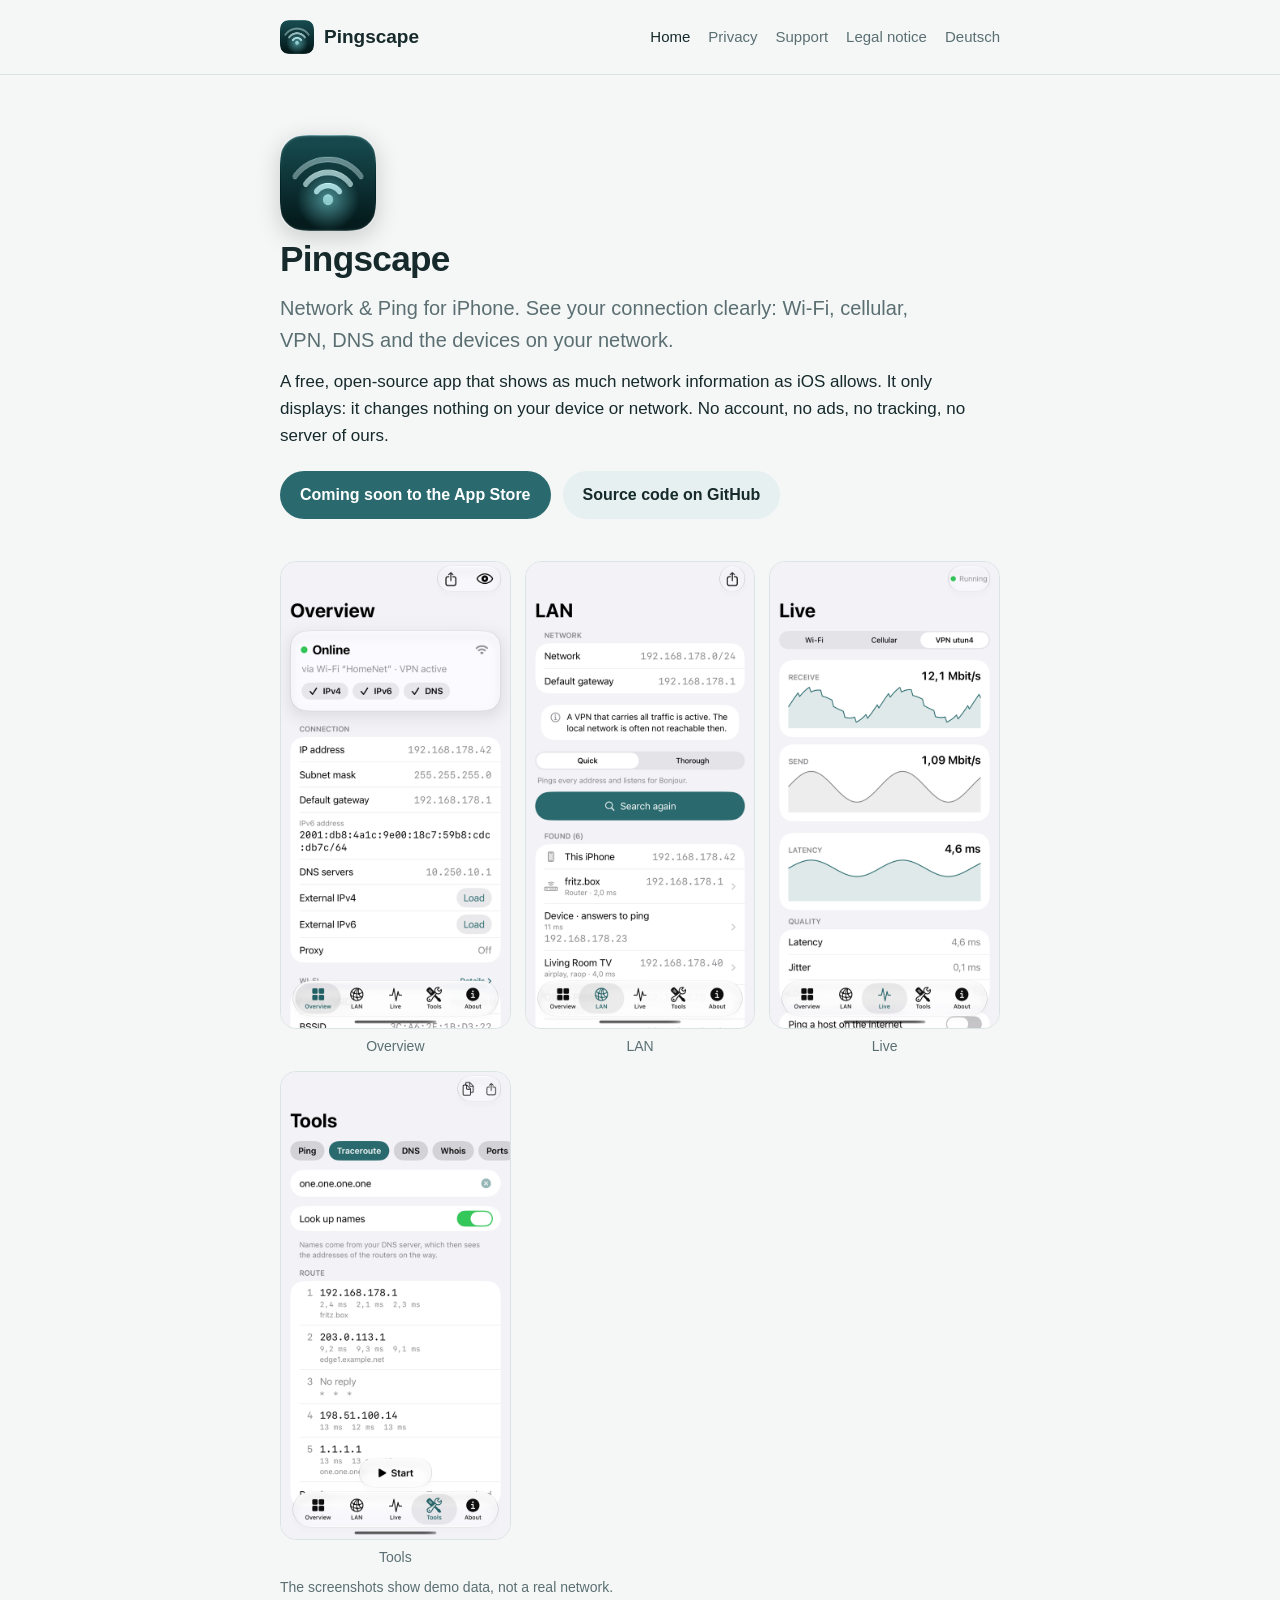
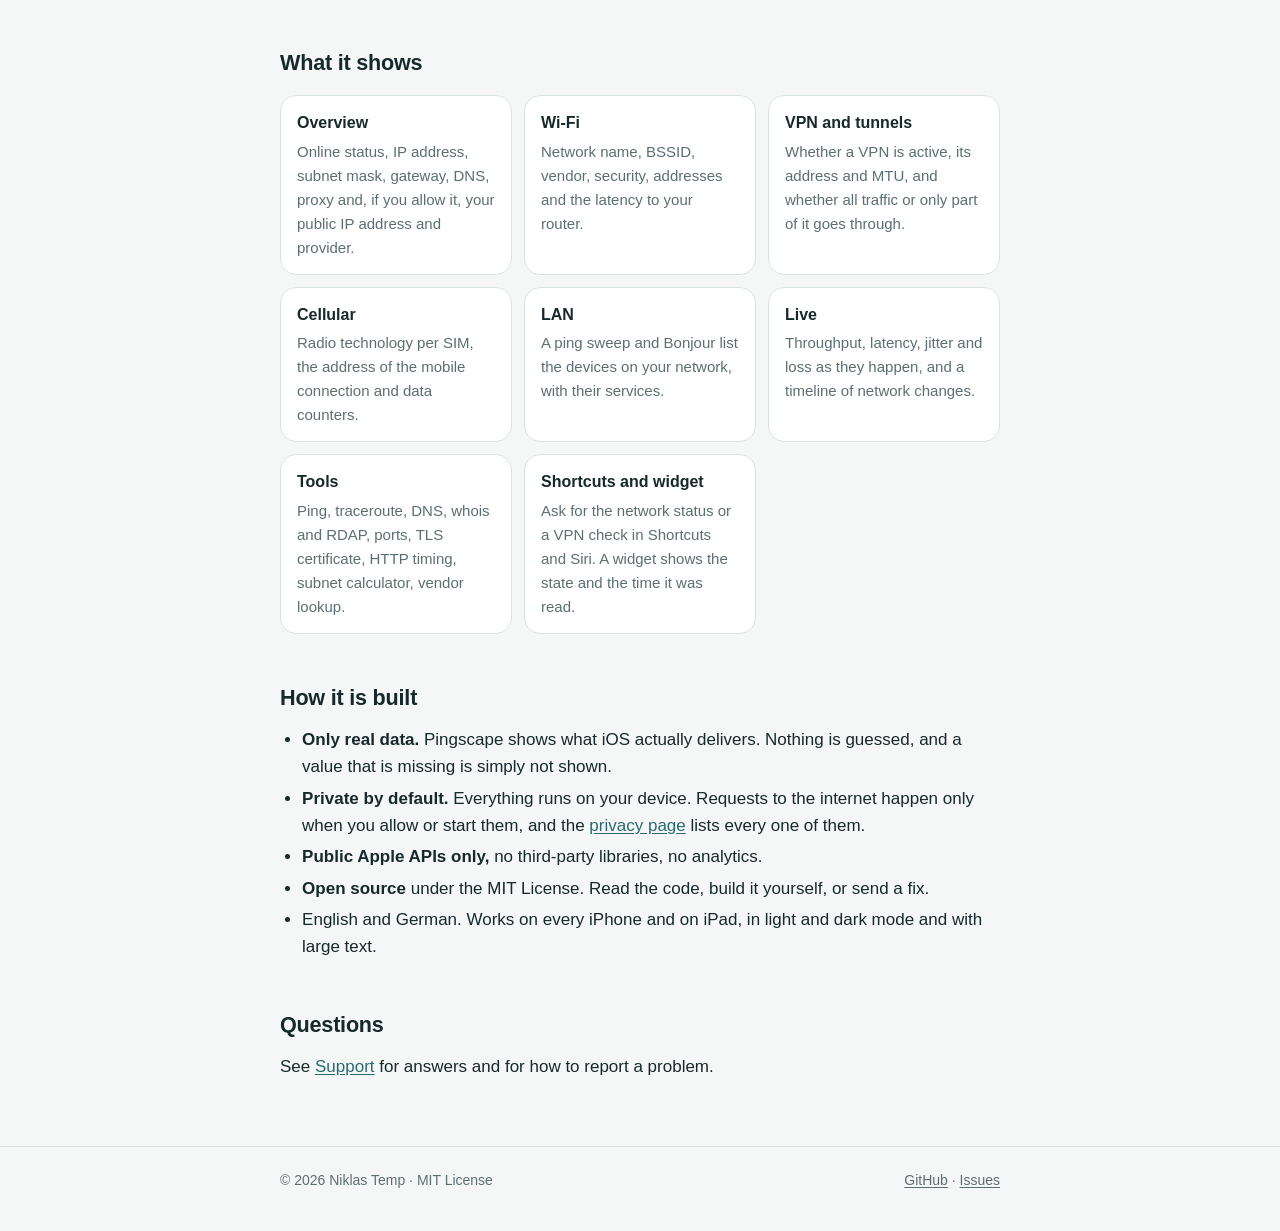
==== site/index.html @ 0ebd8dc4 "Add the website: home, privacy, support and legal notice in English and German Static pages for ping" ====
<!doctype html>
<html lang="en">
<head>
<meta charset="utf-8">
<meta name="viewport" content="width=device-width, initial-scale=1">
<title>Pingscape: Network & Ping for iPhone</title>
<meta name="description" content="Pingscape shows your connection, Wi-Fi, cellular, VPN, DNS and the devices on your network. Free, open source, no account, no tracking.">
<link rel="stylesheet" href="style.css">
<link rel="apple-touch-icon" href="apple-touch-icon.png">
<link rel="icon" href="apple-touch-icon.png">
<link rel="alternate" hreflang="en" href="https://pingscape.app/">
<link rel="alternate" hreflang="de" href="https://pingscape.app/de/">
</head>
<body>
<header class="site"><div class="wrap">
<a class="brand" href="./"><img src="img/icon.png" alt="" width="34" height="34">Pingscape</a>
<nav aria-label="Main"><a href="./" aria-current="page">Home</a><a href="privacy.html">Privacy</a><a href="support.html">Support</a><a href="impressum.html">Legal notice</a><a href="de/" hreflang="de" lang="de">Deutsch</a></nav>
</div></header>
<main><div class="wrap">
<section class="hero">
<img class="icon" src="img/icon.png" alt="Pingscape app icon" width="96" height="96">
<h1>Pingscape</h1>
<p class="lead">Network &amp; Ping for iPhone. See your connection clearly: Wi-Fi, cellular, VPN, DNS and the devices on your network.</p>
<p>A free, open-source app that shows as much network information as iOS allows. It only displays: it changes nothing on your device or network. No account, no ads, no tracking, no server of ours.</p>
<div class="actions">
<span class="button">Coming soon to the App Store</span>
<a class="button secondary" href="https://github.com/pilotofpackets/pingscape">Source code on GitHub</a>
</div>
</section>
<div class="shots">
<figure><img src="img/overview.png" alt="The overview screen with connection, Wi-Fi and VPN" loading="lazy"><figcaption>Overview</figcaption></figure>
<figure><img src="img/lan.png" alt="The list of devices found on the local network" loading="lazy"><figcaption>LAN</figcaption></figure>
<figure><img src="img/live.png" alt="Live charts for throughput and latency" loading="lazy"><figcaption>Live</figcaption></figure>
<figure><img src="img/tools.png" alt="The traceroute tool with hops and round-trip times" loading="lazy"><figcaption>Tools</figcaption></figure>
</div>
<p class="small">The screenshots show demo data, not a real network.</p>
<h2>What it shows</h2>
<div class="grid">
<div class="card"><h3>Overview</h3><p>Online status, IP address, subnet mask, gateway, DNS, proxy and, if you allow it, your public IP address and provider.</p></div>
<div class="card"><h3>Wi-Fi</h3><p>Network name, BSSID, vendor, security, addresses and the latency to your router.</p></div>
<div class="card"><h3>VPN and tunnels</h3><p>Whether a VPN is active, its address and MTU, and whether all traffic or only part of it goes through.</p></div>
<div class="card"><h3>Cellular</h3><p>Radio technology per SIM, the address of the mobile connection and data counters.</p></div>
<div class="card"><h3>LAN</h3><p>A ping sweep and Bonjour list the devices on your network, with their services.</p></div>
<div class="card"><h3>Live</h3><p>Throughput, latency, jitter and loss as they happen, and a timeline of network changes.</p></div>
<div class="card"><h3>Tools</h3><p>Ping, traceroute, DNS, whois and RDAP, ports, TLS certificate, HTTP timing, subnet calculator, vendor lookup.</p></div>
<div class="card"><h3>Shortcuts and widget</h3><p>Ask for the network status or a VPN check in Shortcuts and Siri. A widget shows the state and the time it was read.</p></div>
</div>
<h2>How it is built</h2>
<ul>
<li><strong>Only real data.</strong> Pingscape shows what iOS actually delivers. Nothing is guessed, and a value that is missing is simply not shown.</li>
<li><strong>Private by default.</strong> Everything runs on your device. Requests to the internet happen only when you allow or start them, and the <a href="privacy.html">privacy page</a> lists every one of them.</li>
<li><strong>Public Apple APIs only,</strong> no third-party libraries, no analytics.</li>
<li><strong>Open source</strong> under the MIT License. Read the code, build it yourself, or send a fix.</li>
<li>English and German. Works on every iPhone and on iPad, in light and dark mode and with large text.</li>
</ul>
<h2>Questions</h2>
<p>See <a href="support.html">Support</a> for answers and for how to report a problem.</p>
</div></main>
<footer class="site"><div class="wrap">
<span>© 2026 Niklas Temp · MIT License</span>
<span><a href="https://github.com/pilotofpackets/pingscape">GitHub</a> · <a href="https://github.com/pilotofpackets/pingscape/issues">Issues</a></span>
</div></footer>
</body>
</html>
---- site/style.css ----
:root {
  color-scheme: light dark;
  --bg: #f5f7f7;
  --card: #ffffff;
  --text: #16292b;
  --muted: #5b6f72;
  --line: #dbe4e4;
  --accent: #2a6a6e;
  --accent-text: #ffffff;
  --soft: #e6f0f0;
}
@media (prefers-color-scheme: dark) {
  :root {
    --bg: #0b1516;
    --card: #132022;
    --text: #e3f0f0;
    --muted: #91a8aa;
    --line: #223638;
    --accent: #7cc3c7;
    --accent-text: #08282a;
    --soft: #162a2c;
  }
}
* { box-sizing: border-box; }
html { -webkit-text-size-adjust: 100%; }
body {
  margin: 0;
  background: var(--bg);
  color: var(--text);
  font: 17px/1.6 -apple-system, BlinkMacSystemFont, "SF Pro Text", "Helvetica Neue", Arial, sans-serif;
}
a { color: var(--accent); text-underline-offset: 2px; }
.wrap { max-width: 760px; margin: 0 auto; padding: 0 20px; }
header.site { padding: 20px 0; border-bottom: 1px solid var(--line); }
header.site .wrap { display: flex; align-items: center; justify-content: space-between; gap: 16px; flex-wrap: wrap; }
.brand { display: flex; align-items: center; gap: 10px; font-weight: 700; color: var(--text); text-decoration: none; font-size: 19px; }
.brand img { width: 34px; height: 34px; border-radius: 8px; }
nav { display: flex; gap: 18px; flex-wrap: wrap; font-size: 15px; }
nav a { color: var(--muted); text-decoration: none; }
nav a:hover, nav a[aria-current="page"] { color: var(--text); }
main { padding: 36px 0 56px; }
h1 { font-size: 2.2rem; line-height: 1.15; margin: 0 0 12px; letter-spacing: -0.02em; }
h2 { font-size: 1.35rem; margin: 2.2em 0 0.4em; letter-spacing: -0.01em; }
h3 { font-size: 1.05rem; margin: 1.6em 0 0.2em; }
p, ul, ol, dl { margin: 0.6em 0; }
ul, ol { padding-left: 1.3em; }
li { margin: 0.25em 0; }
.lead { font-size: 1.25rem; color: var(--muted); max-width: 34em; }
.hero { padding: 24px 0 8px; }
.hero img.icon { width: 96px; height: 96px; border-radius: 22px; box-shadow: 0 6px 24px rgba(0,0,0,.18); }
.actions { display: flex; gap: 12px; flex-wrap: wrap; margin: 22px 0 0; }
.button { display: inline-block; padding: 11px 20px; border-radius: 999px; background: var(--accent); color: var(--accent-text); text-decoration: none; font-weight: 600; font-size: 16px; }
.button.secondary { background: var(--soft); color: var(--text); }
.shots { display: grid; grid-template-columns: repeat(auto-fit, minmax(190px, 1fr)); gap: 14px; margin: 34px 0 0; }
.shots figure { margin: 0; }
.shots img { width: 100%; height: auto; border-radius: 16px; border: 1px solid var(--line); background: var(--card); display: block; }
.shots figcaption { font-size: 14px; color: var(--muted); margin-top: 6px; text-align: center; }
.grid { display: grid; grid-template-columns: repeat(auto-fit, minmax(230px, 1fr)); gap: 12px; margin-top: 14px; }
.card { background: var(--card); border: 1px solid var(--line); border-radius: 16px; padding: 14px 16px; }
.card h3 { margin: 0 0 4px; font-size: 1rem; }
.card p { margin: 0; color: var(--muted); font-size: 15px; }
table { width: 100%; border-collapse: collapse; margin: 0.8em 0; font-size: 15px; }
th, td { text-align: left; vertical-align: top; padding: 9px 10px; border-bottom: 1px solid var(--line); }
th { color: var(--muted); font-weight: 600; }
code { font: 0.92em ui-monospace, SFMono-Regular, Menlo, monospace; background: var(--soft); padding: 1px 5px; border-radius: 5px; }
.note { background: var(--soft); border-radius: 14px; padding: 12px 16px; margin: 1.2em 0; }
.small { font-size: 14px; color: var(--muted); }
footer.site { border-top: 1px solid var(--line); padding: 22px 0 40px; font-size: 14px; color: var(--muted); }
footer.site .wrap { display: flex; justify-content: space-between; gap: 12px; flex-wrap: wrap; }
footer.site a { color: var(--muted); }
details { background: var(--card); border: 1px solid var(--line); border-radius: 14px; padding: 4px 16px; margin: 10px 0; }
summary { cursor: pointer; padding: 10px 0; font-weight: 600; }
details[open] summary { margin-bottom: 4px; }
@media (max-width: 520px) { h1 { font-size: 1.85rem; } }
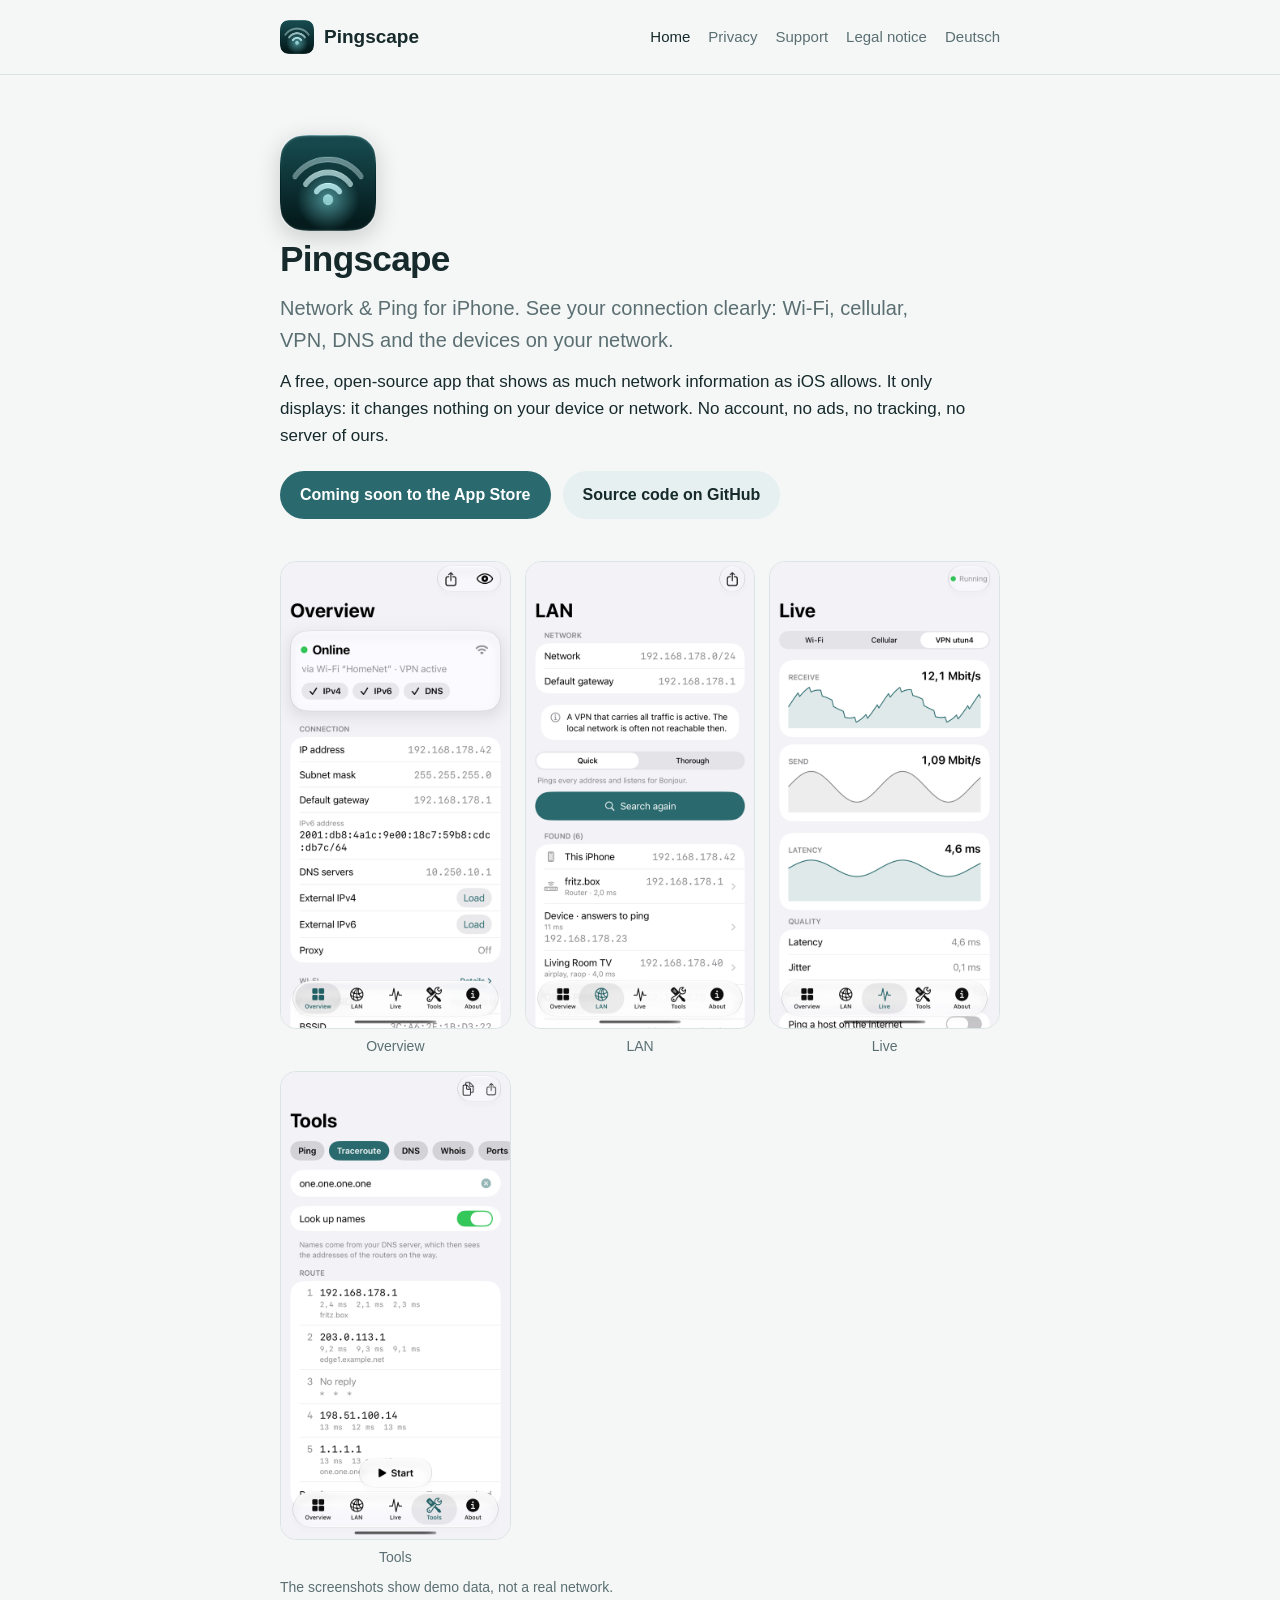
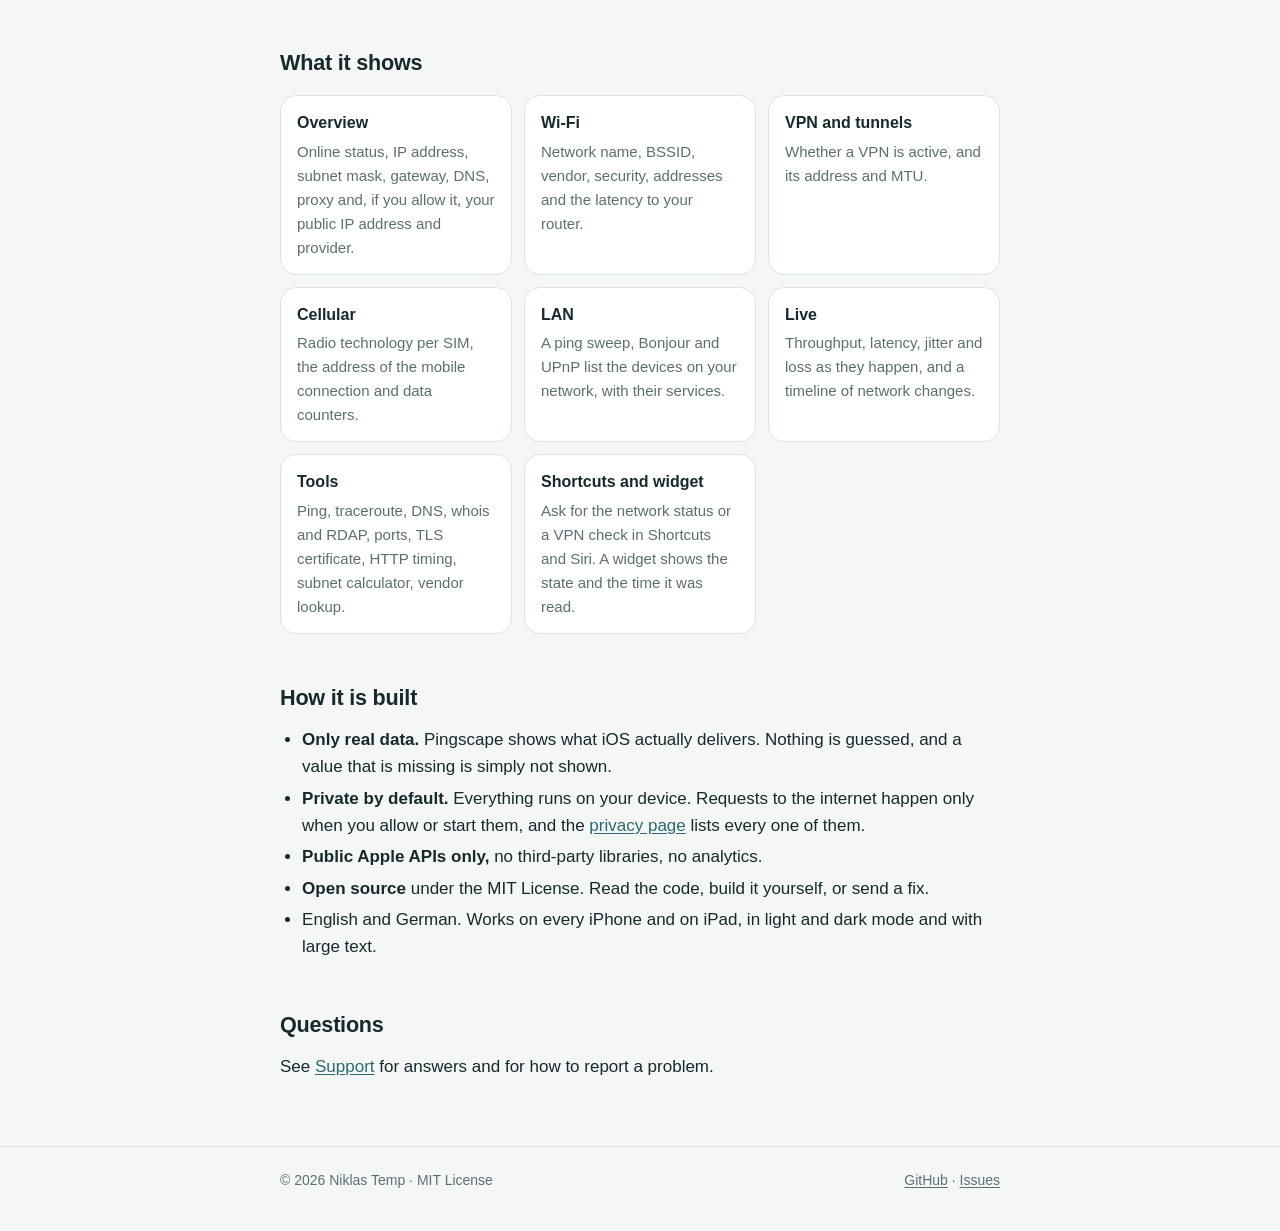
==== commit 1d8dd151: "Redo the store screenshots and drop the split-tunnel claim New iPhone 6.9" screenshots and a first i" ====
--- a/site/index.html
+++ b/site/index.html
@@ -38,9 +38,9 @@
 <div class="grid">
 <div class="card"><h3>Overview</h3><p>Online status, IP address, subnet mask, gateway, DNS, proxy and, if you allow it, your public IP address and provider.</p></div>
 <div class="card"><h3>Wi-Fi</h3><p>Network name, BSSID, vendor, security, addresses and the latency to your router.</p></div>
-<div class="card"><h3>VPN and tunnels</h3><p>Whether a VPN is active, its address and MTU, and whether all traffic or only part of it goes through.</p></div>
+<div class="card"><h3>VPN and tunnels</h3><p>Whether a VPN is active, and its address and MTU.</p></div>
 <div class="card"><h3>Cellular</h3><p>Radio technology per SIM, the address of the mobile connection and data counters.</p></div>
-<div class="card"><h3>LAN</h3><p>A ping sweep and Bonjour list the devices on your network, with their services.</p></div>
+<div class="card"><h3>LAN</h3><p>A ping sweep, Bonjour and UPnP list the devices on your network, with their services.</p></div>
 <div class="card"><h3>Live</h3><p>Throughput, latency, jitter and loss as they happen, and a timeline of network changes.</p></div>
 <div class="card"><h3>Tools</h3><p>Ping, traceroute, DNS, whois and RDAP, ports, TLS certificate, HTTP timing, subnet calculator, vendor lookup.</p></div>
 <div class="card"><h3>Shortcuts and widget</h3><p>Ask for the network status or a VPN check in Shortcuts and Siri. A widget shows the state and the time it was read.</p></div>
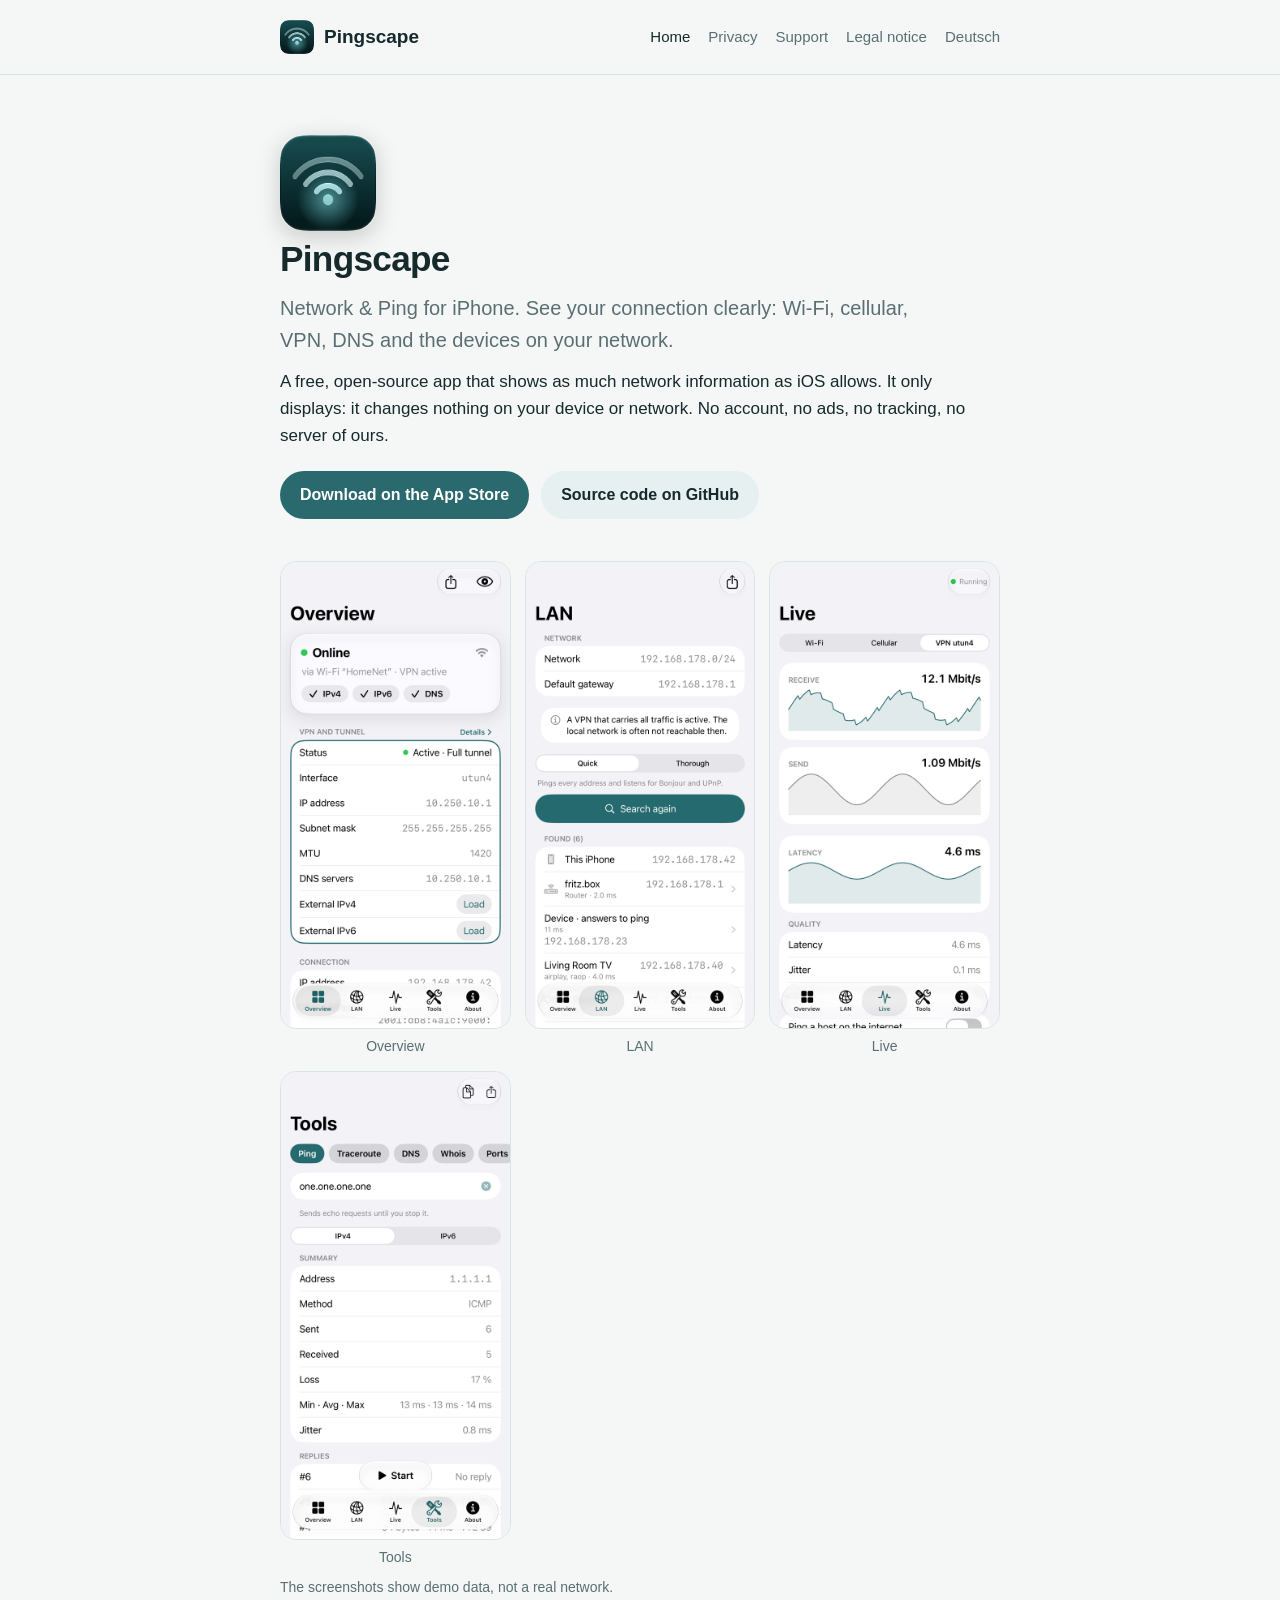
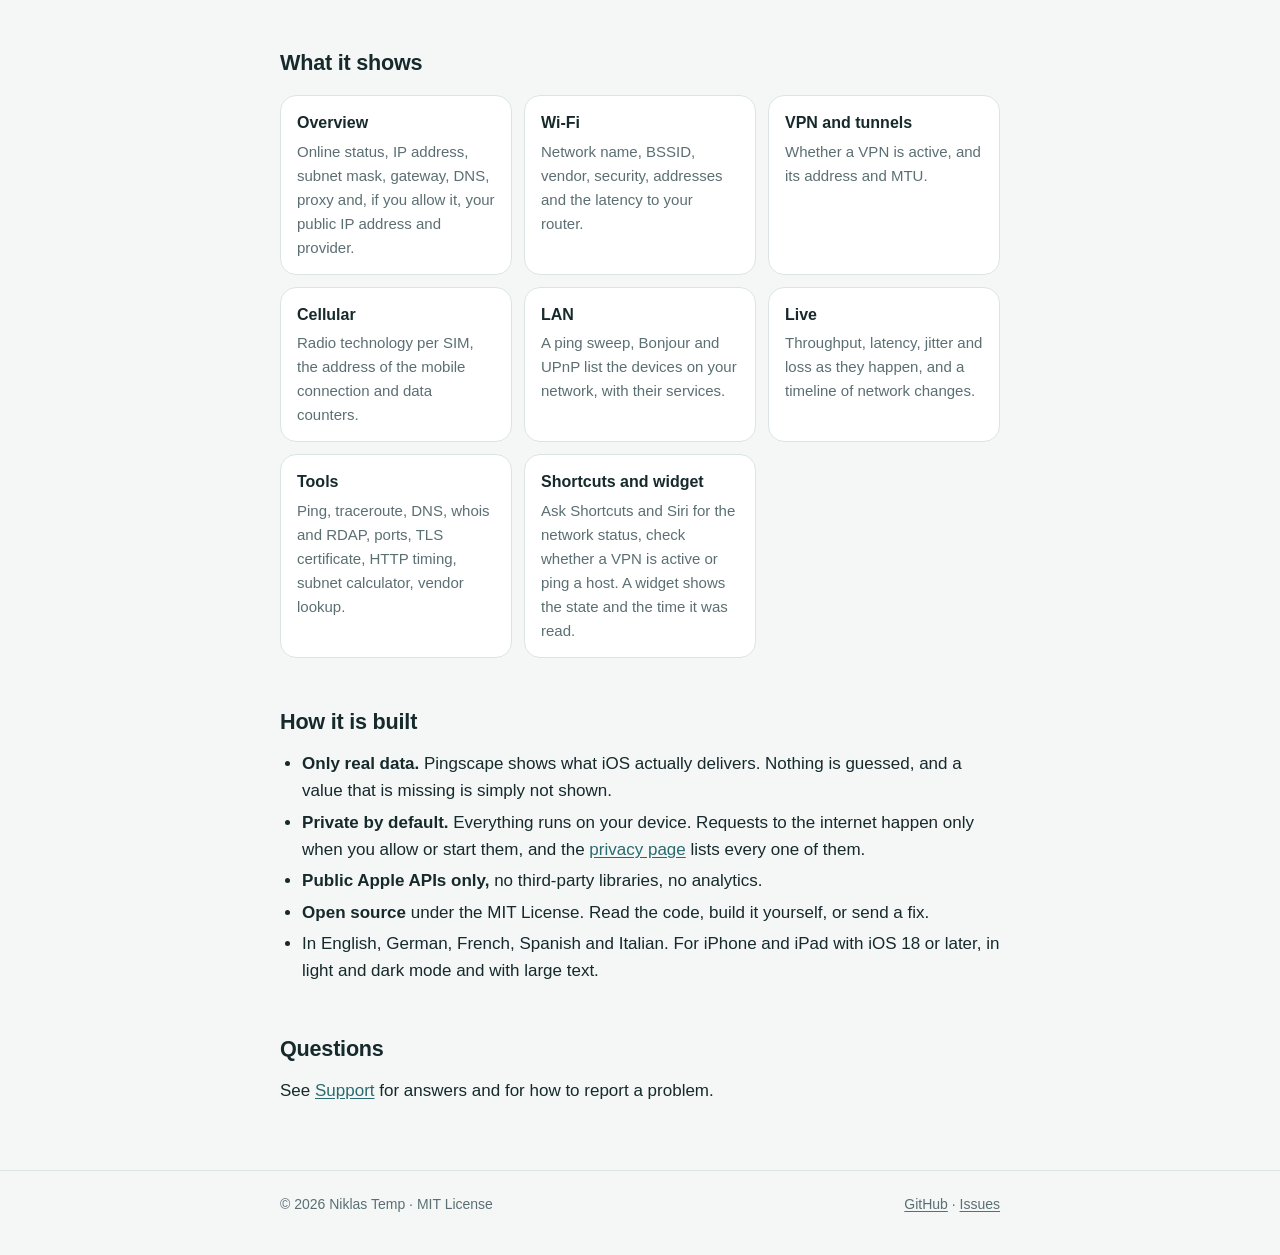
==== commit 6c60b7c0: "Link the website to the App Store and bring it up to date with 1.0 The download button points to the" ====
--- a/site/index.html
+++ b/site/index.html
@@ -5,6 +5,7 @@
 <meta name="viewport" content="width=device-width, initial-scale=1">
 <title>Pingscape: Network & Ping for iPhone</title>
 <meta name="description" content="Pingscape shows your connection, Wi-Fi, cellular, VPN, DNS and the devices on your network. Free, open source, no account, no tracking.">
+<meta name="apple-itunes-app" content="app-id=6814410511">
 <link rel="stylesheet" href="style.css">
 <link rel="apple-touch-icon" href="apple-touch-icon.png">
 <link rel="icon" href="apple-touch-icon.png">
@@ -23,15 +24,15 @@
 <p class="lead">Network &amp; Ping for iPhone. See your connection clearly: Wi-Fi, cellular, VPN, DNS and the devices on your network.</p>
 <p>A free, open-source app that shows as much network information as iOS allows. It only displays: it changes nothing on your device or network. No account, no ads, no tracking, no server of ours.</p>
 <div class="actions">
-<span class="button">Coming soon to the App Store</span>
+<a class="button" href="https://apps.apple.com/app/id6814410511">Download on the App Store</a>
 <a class="button secondary" href="https://github.com/pilotofpackets/pingscape">Source code on GitHub</a>
 </div>
 </section>
 <div class="shots">
-<figure><img src="img/overview.png" alt="The overview screen with connection, Wi-Fi and VPN" loading="lazy"><figcaption>Overview</figcaption></figure>
+<figure><img src="img/overview.png" alt="The overview screen with the online status and the active VPN" loading="lazy"><figcaption>Overview</figcaption></figure>
 <figure><img src="img/lan.png" alt="The list of devices found on the local network" loading="lazy"><figcaption>LAN</figcaption></figure>
 <figure><img src="img/live.png" alt="Live charts for throughput and latency" loading="lazy"><figcaption>Live</figcaption></figure>
-<figure><img src="img/tools.png" alt="The traceroute tool with hops and round-trip times" loading="lazy"><figcaption>Tools</figcaption></figure>
+<figure><img src="img/tools.png" alt="The ping tool with sent and received packets, loss and round-trip times" loading="lazy"><figcaption>Tools</figcaption></figure>
 </div>
 <p class="small">The screenshots show demo data, not a real network.</p>
 <h2>What it shows</h2>
@@ -43,7 +44,7 @@
 <div class="card"><h3>LAN</h3><p>A ping sweep, Bonjour and UPnP list the devices on your network, with their services.</p></div>
 <div class="card"><h3>Live</h3><p>Throughput, latency, jitter and loss as they happen, and a timeline of network changes.</p></div>
 <div class="card"><h3>Tools</h3><p>Ping, traceroute, DNS, whois and RDAP, ports, TLS certificate, HTTP timing, subnet calculator, vendor lookup.</p></div>
-<div class="card"><h3>Shortcuts and widget</h3><p>Ask for the network status or a VPN check in Shortcuts and Siri. A widget shows the state and the time it was read.</p></div>
+<div class="card"><h3>Shortcuts and widget</h3><p>Ask Shortcuts and Siri for the network status, check whether a VPN is active or ping a host. A widget shows the state and the time it was read.</p></div>
 </div>
 <h2>How it is built</h2>
 <ul>
@@ -51,7 +52,7 @@
 <li><strong>Private by default.</strong> Everything runs on your device. Requests to the internet happen only when you allow or start them, and the <a href="privacy.html">privacy page</a> lists every one of them.</li>
 <li><strong>Public Apple APIs only,</strong> no third-party libraries, no analytics.</li>
 <li><strong>Open source</strong> under the MIT License. Read the code, build it yourself, or send a fix.</li>
-<li>English and German. Works on every iPhone and on iPad, in light and dark mode and with large text.</li>
+<li>In English, German, French, Spanish and Italian. For iPhone and iPad with iOS 18 or later, in light and dark mode and with large text.</li>
 </ul>
 <h2>Questions</h2>
 <p>See <a href="support.html">Support</a> for answers and for how to report a problem.</p>
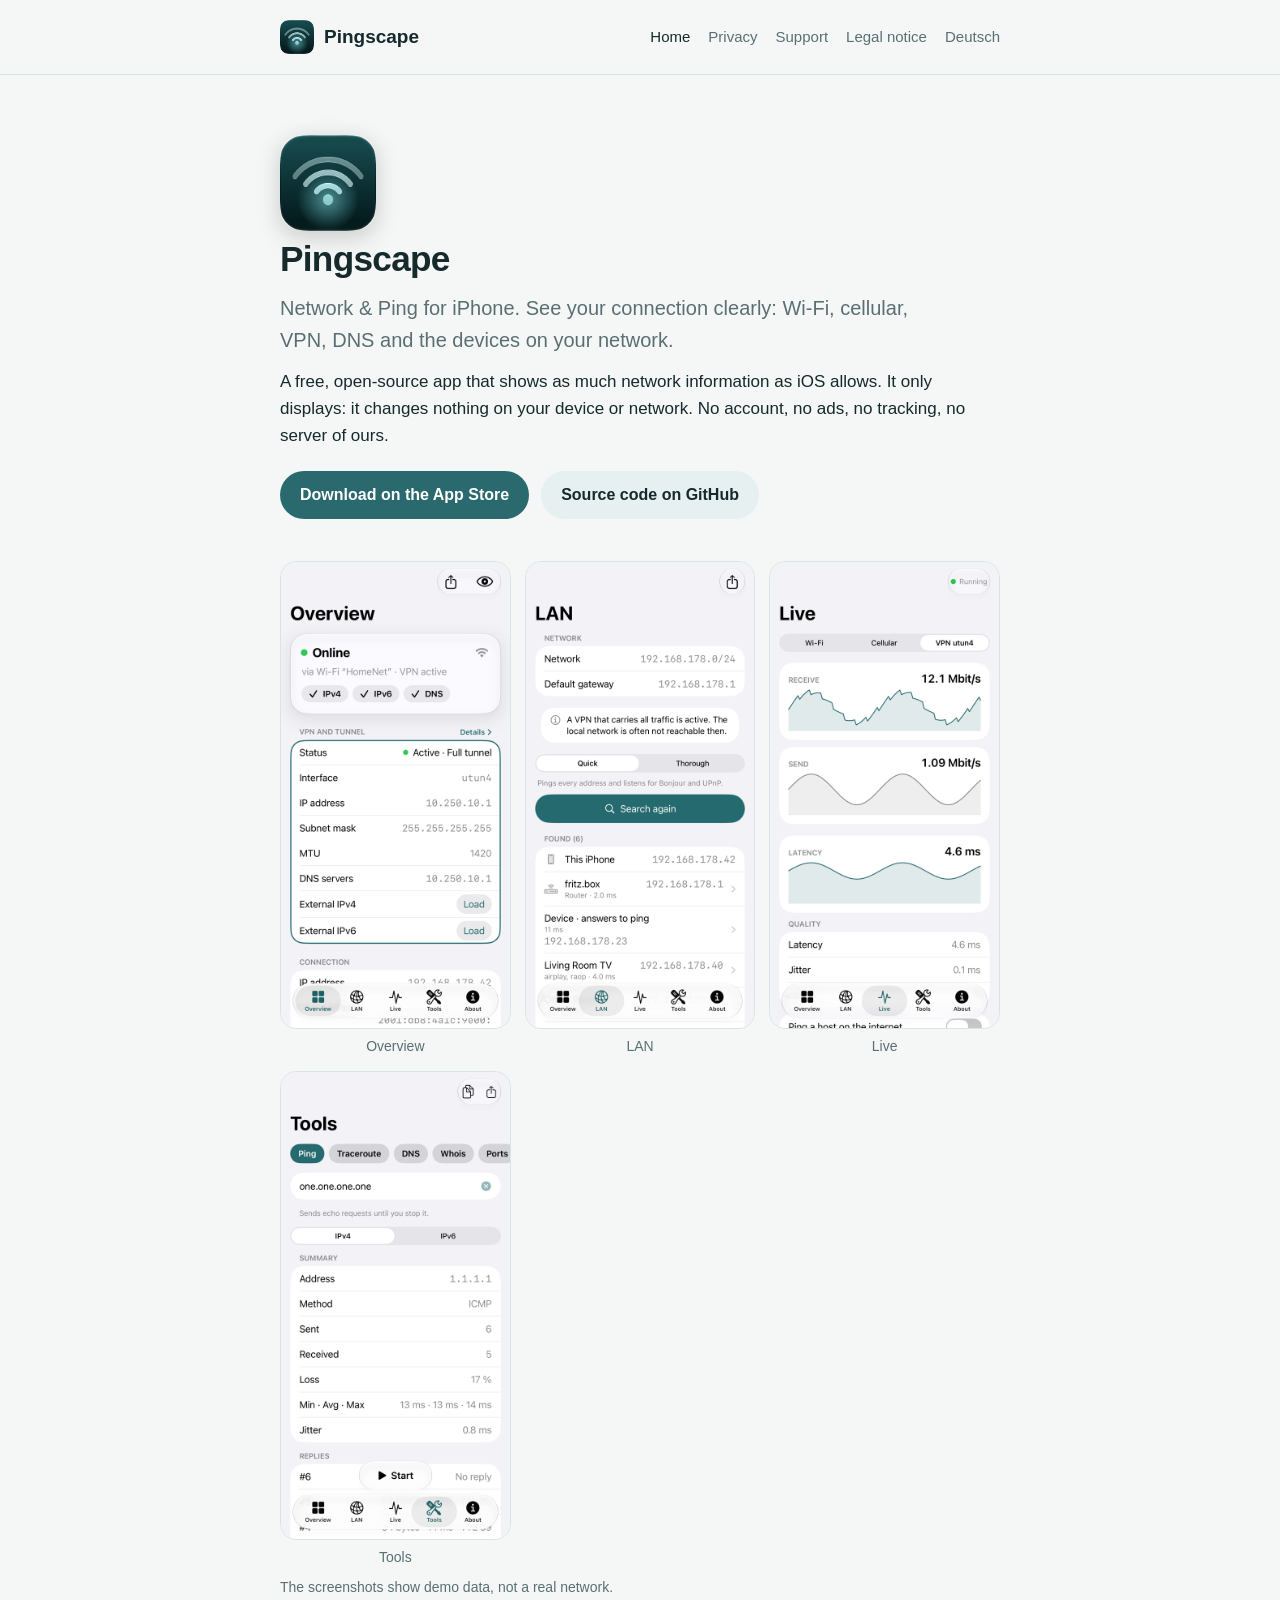
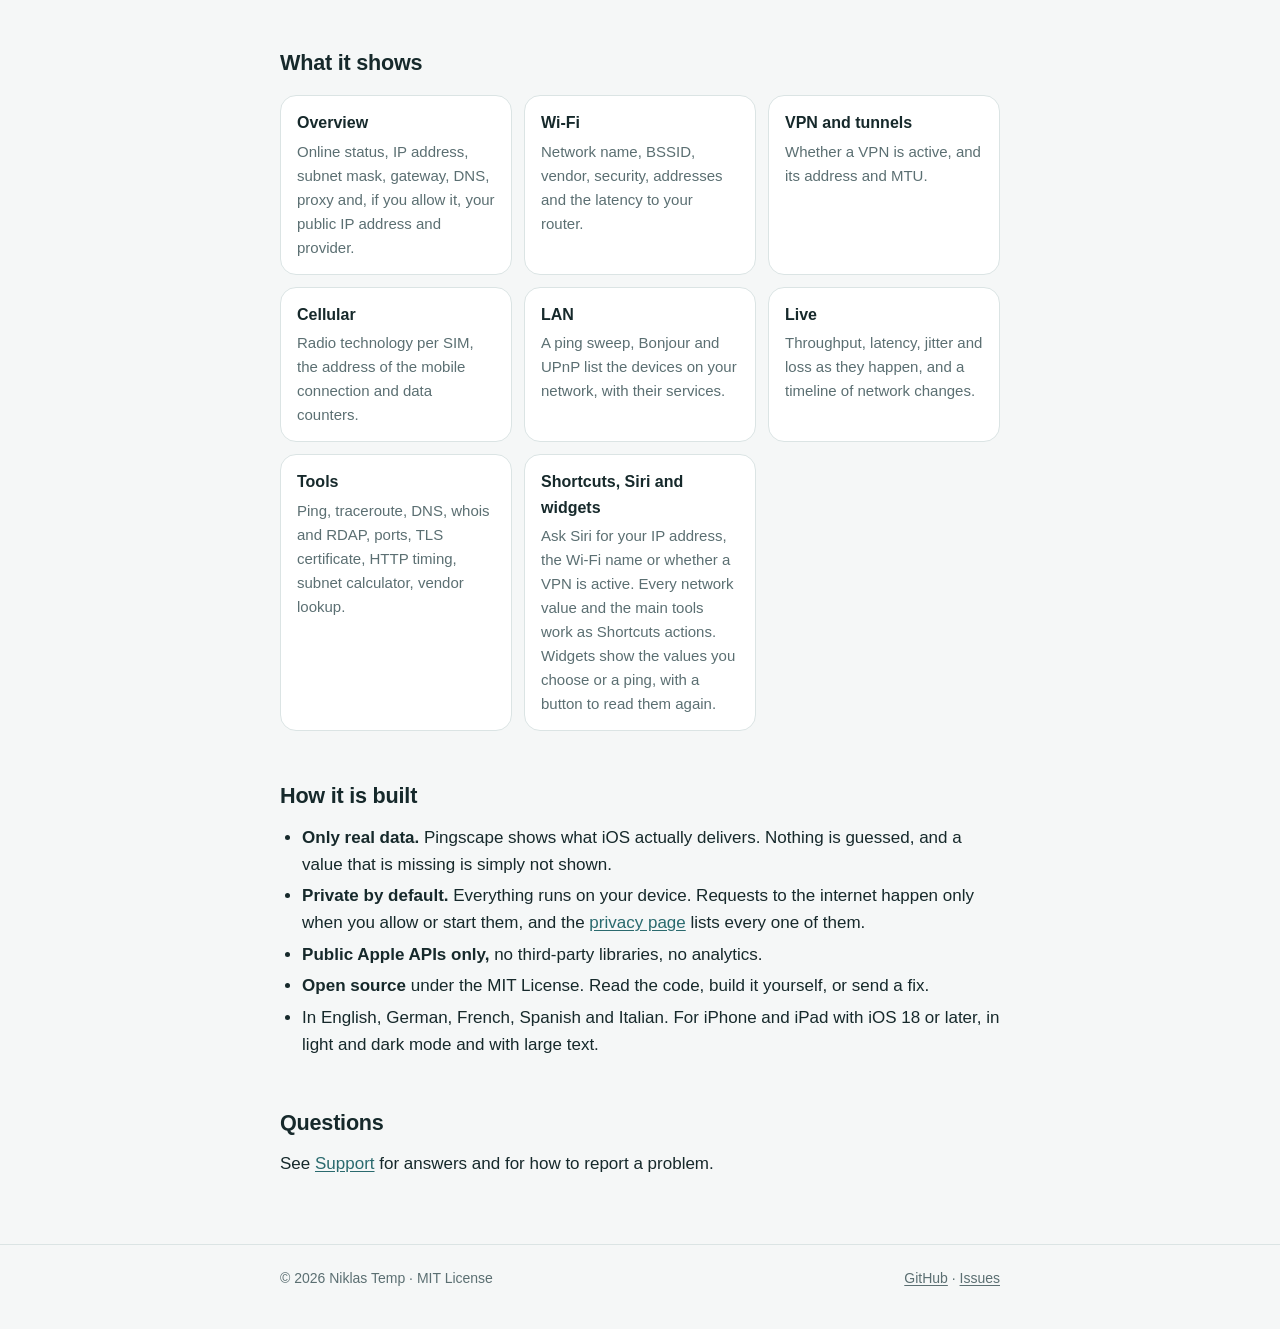
==== commit edfa1bdb: "Describe Siri, Shortcuts, widgets and Control Center on the website The privacy page lists what each" ====
--- a/site/index.html
+++ b/site/index.html
@@ -44,7 +44,7 @@
 <div class="card"><h3>LAN</h3><p>A ping sweep, Bonjour and UPnP list the devices on your network, with their services.</p></div>
 <div class="card"><h3>Live</h3><p>Throughput, latency, jitter and loss as they happen, and a timeline of network changes.</p></div>
 <div class="card"><h3>Tools</h3><p>Ping, traceroute, DNS, whois and RDAP, ports, TLS certificate, HTTP timing, subnet calculator, vendor lookup.</p></div>
-<div class="card"><h3>Shortcuts and widget</h3><p>Ask Shortcuts and Siri for the network status, check whether a VPN is active or ping a host. A widget shows the state and the time it was read.</p></div>
+<div class="card"><h3>Shortcuts, Siri and widgets</h3><p>Ask Siri for your IP address, the Wi-Fi name or whether a VPN is active. Every network value and the main tools work as Shortcuts actions. Widgets show the values you choose or a ping, with a button to read them again.</p></div>
 </div>
 <h2>How it is built</h2>
 <ul>
